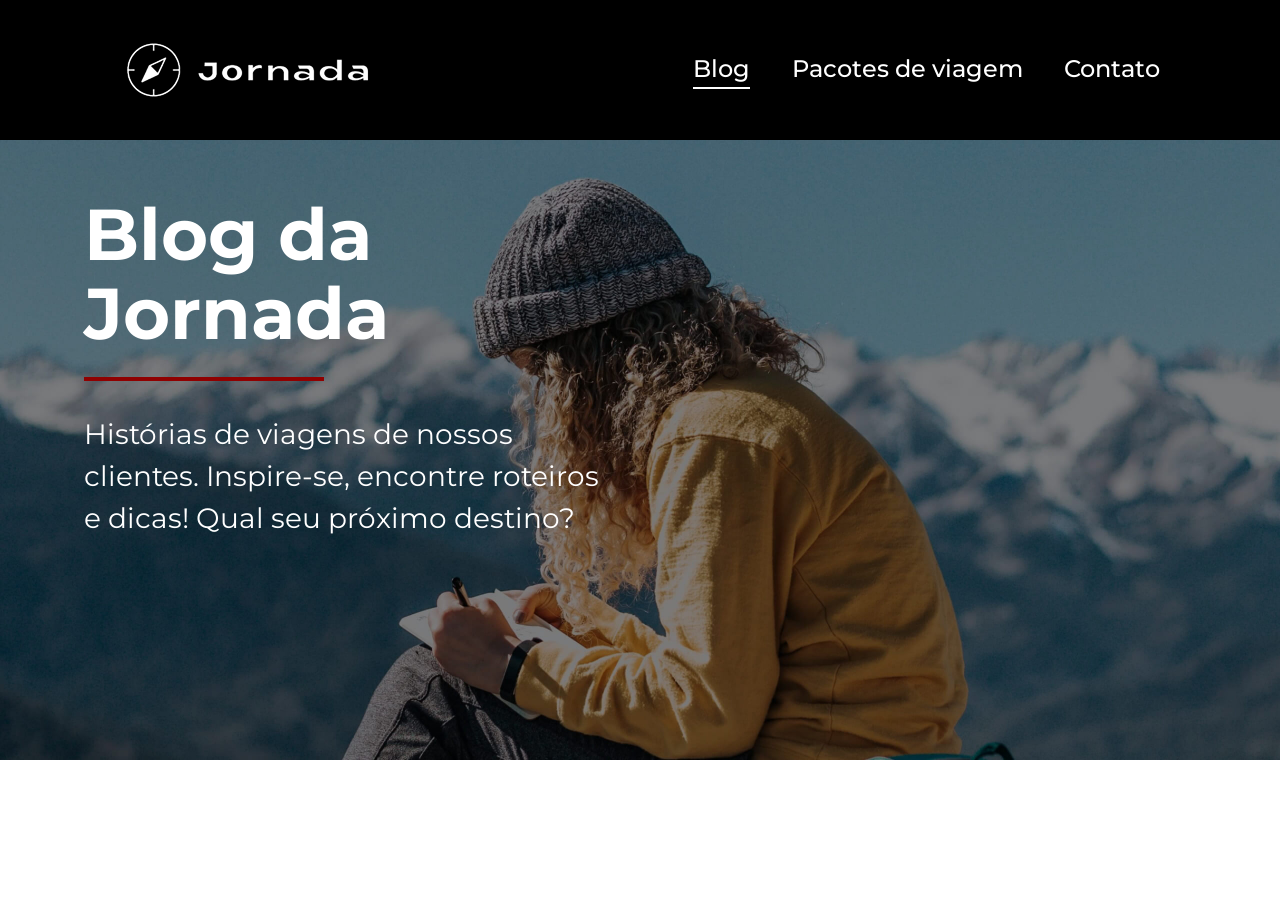
==== blog.html @ c25cc71b "colocando estrutura" ====
<!DOCTYPE html>
<html lang="pt-br">
<head>
  <meta charset="UTF-8" />
    <meta name="viewport" content="width=device-width, initial-scale=1.0" />

    <link rel="icon" href="favico.svg" type="image/svg+xml" />
    <link rel="stylesheet" href="./css/style.css" />
    <title>Blog</title>
</head>
<body>
        <header class="main-header">
      <a class="logo" href="index.html" title="voltar para página inicial">
        <img
          class="img-mobile"
          src="img/bussola-jornada-branca.png"
          alt="Bussola do logo Jornada Viagens na cor branca"
        />

        <img
          class="img-desktop"
          src="img/bussola-texto-jornada-branco.png"
          alt="Bussola logo Jornada Viagens na cor branca"
        />
      </a>

      <div class="navigation-menu">
        <label for="menu">
          <img src="img/menu.png" alt="Menu" />
        </label>

        <input type="checkbox" id="menu" hidden />

        <nav>
          <ul class="list-links">
            <li><a href="blog.html"   class="active" title="Ir para o blog">Blog</a></li>

            <li>
              <a
                href="pacotes.html"
                title="Ir para os pacotes de viagem"
              >
                Pacotes de viagem
              </a>
            </li>

            <li>
              <a href="contato.html" title="Ir para o contato">Contato</a>
            </li>
          </ul>
        </nav>
      </div>
    </header>
       <section class="blog-hero">
      <div class="hero-img">
        <div class="blog-content">
          <h1>Blog da Jornada</h1>

          <hr />

          <p>
           Histórias de viagens de nossos clientes. Inspire-se, encontre roteiros e dicas! Qual seu próximo destino?
          </p>
        </div>
      </div>
    </section>
</body>
</html>
---- css/style.css ----
@import url("./global.css");
@import url("./header.css");
@import url("./hero.css");
@import url("./offers.css");
@import url("./categories.css");
@import url("./destinations.css");
@import url("./payments.css");
@import url("./testimonials.css");
@import url("./footer.css");
@import url("./packages.css");
@import url("./excursion.css");
@import url("./packages-payments.css");
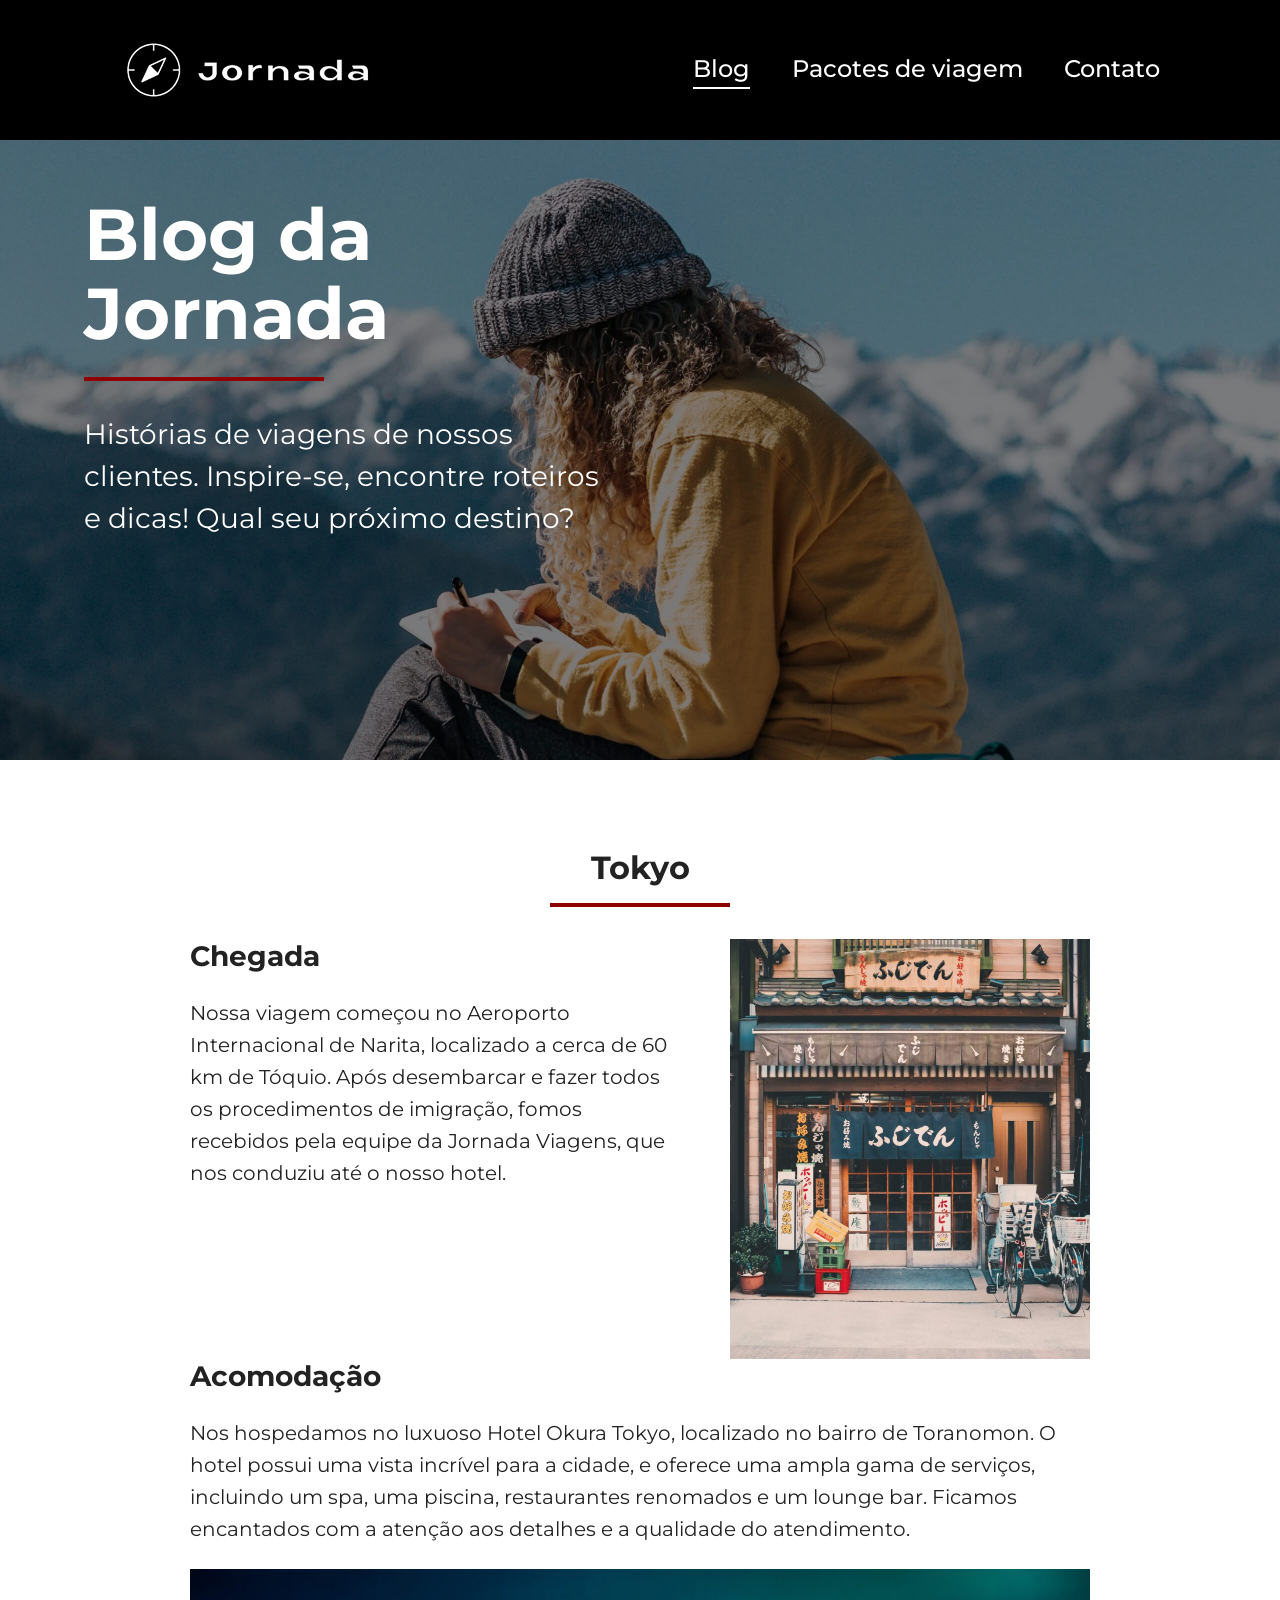
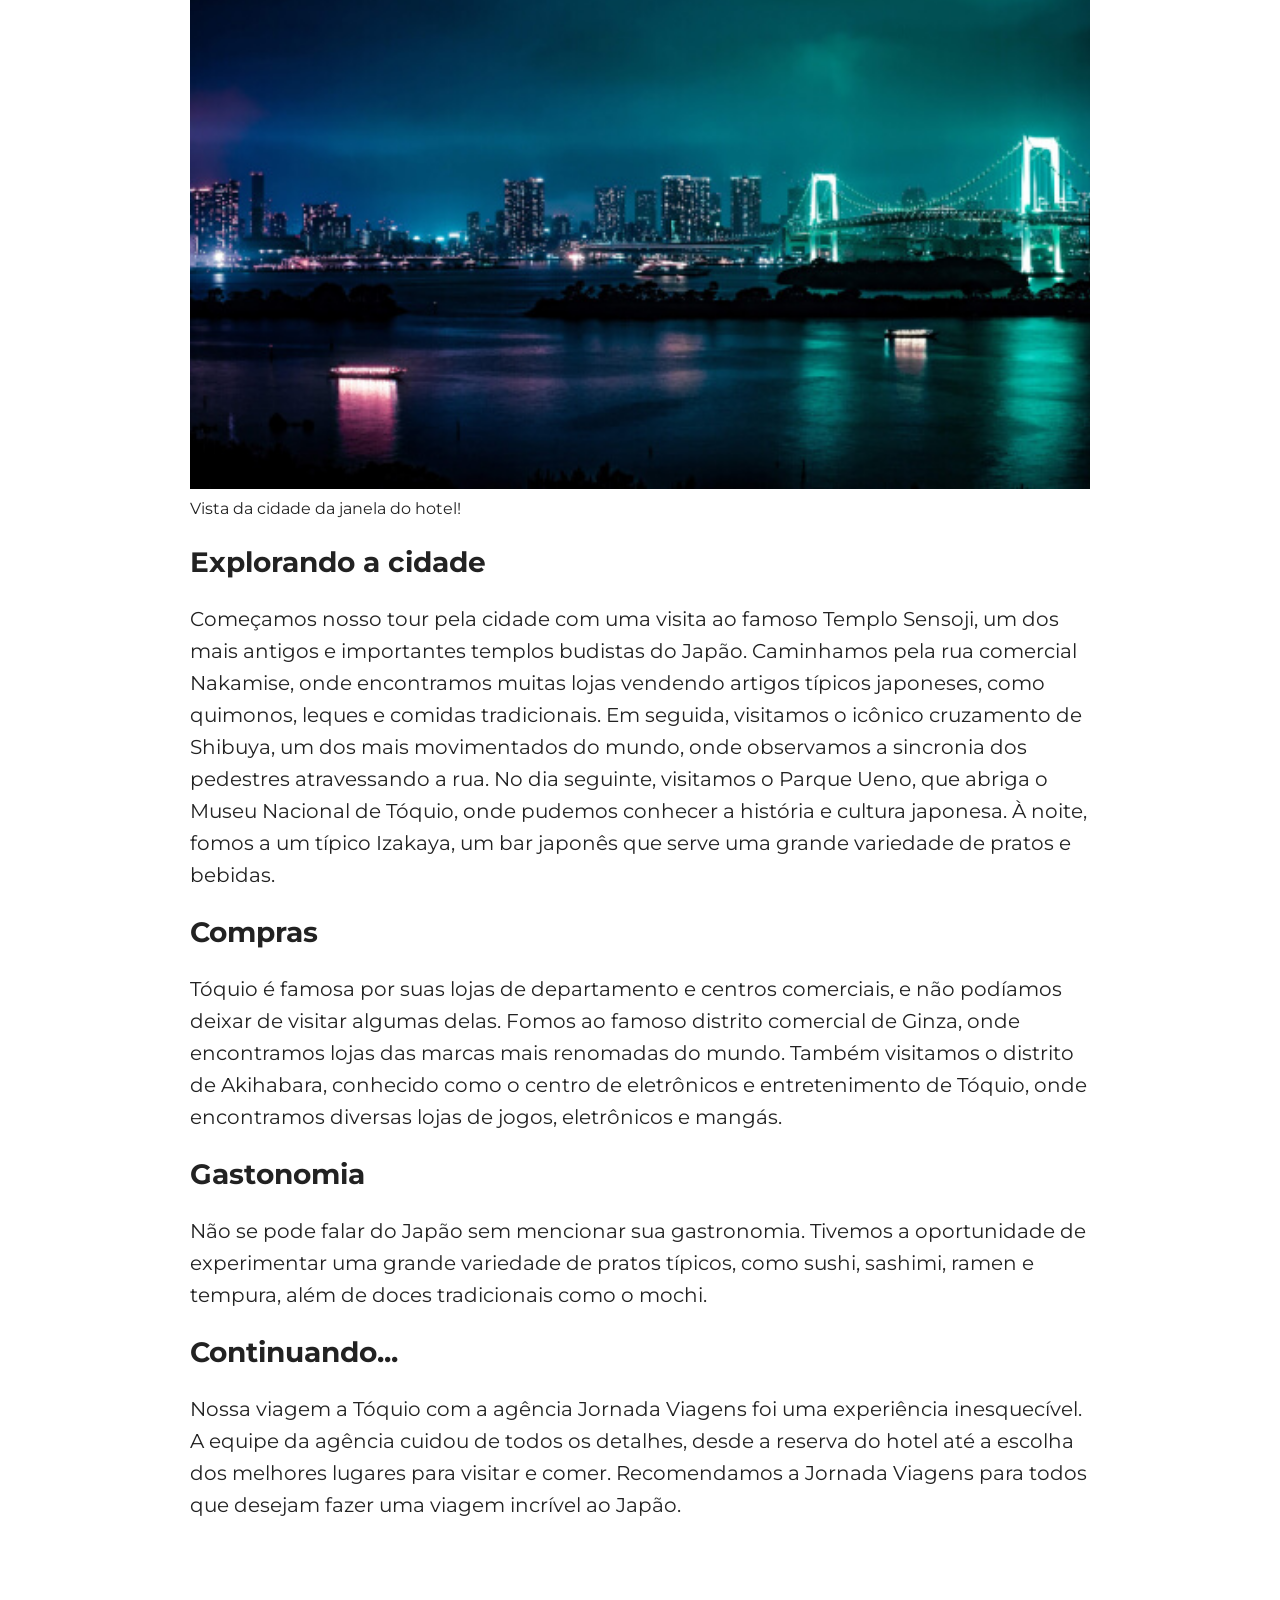
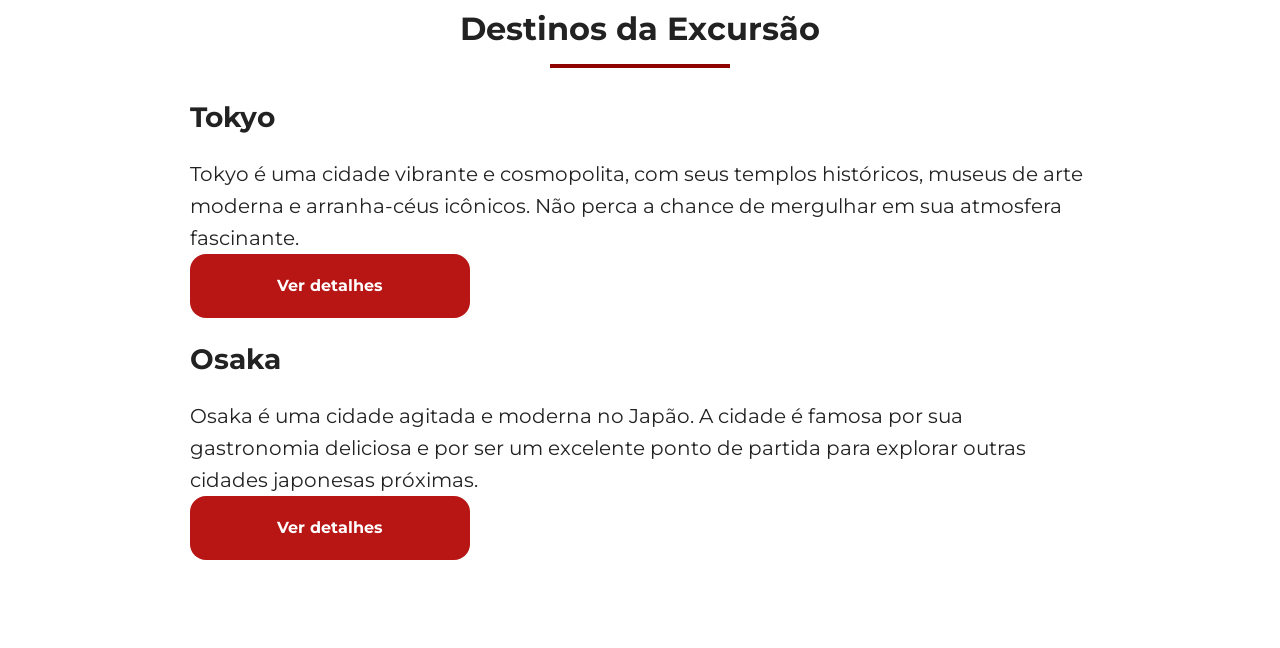
==== commit 0f359612: "Finaliza sessao tokyo" ====
--- a/blog.html
+++ b/blog.html
@@ -1,15 +1,15 @@
-<!DOCTYPE html>
+<!doctype html>
 <html lang="pt-br">
-<head>
-  <meta charset="UTF-8" />
+  <head>
+    <meta charset="UTF-8" />
     <meta name="viewport" content="width=device-width, initial-scale=1.0" />
 
     <link rel="icon" href="favico.svg" type="image/svg+xml" />
     <link rel="stylesheet" href="./css/style.css" />
     <title>Blog</title>
-</head>
-<body>
-        <header class="main-header">
+  </head>
+  <body>
+    <header class="main-header">
       <a class="logo" href="index.html" title="voltar para página inicial">
         <img
           class="img-mobile"
@@ -33,13 +33,12 @@
 
         <nav>
           <ul class="list-links">
-            <li><a href="blog.html"   class="active" title="Ir para o blog">Blog</a></li>
-
             <li>
-              <a
-                href="pacotes.html"
-                title="Ir para os pacotes de viagem"
-              >
+              <a href="blog.html" class="active" title="Ir para o blog">Blog</a>
+            </li>
+
+            <li>
+              <a href="pacotes.html" title="Ir para os pacotes de viagem">
                 Pacotes de viagem
               </a>
             </li>
@@ -51,7 +50,7 @@
         </nav>
       </div>
     </header>
-       <section class="blog-hero">
+    <section class="blog-hero">
       <div class="hero-img">
         <div class="blog-content">
           <h1>Blog da Jornada</h1>
@@ -59,10 +58,170 @@
           <hr />
 
           <p>
-           Histórias de viagens de nossos clientes. Inspire-se, encontre roteiros e dicas! Qual seu próximo destino?
+            Histórias de viagens de nossos clientes. Inspire-se, encontre
+            roteiros e dicas! Qual seu próximo destino?
           </p>
         </div>
       </div>
     </section>
-</body>
-</html>+
+    <section class="tokyo-blog">
+      <div class="section-title">
+        <h2>Tokyo</h2>
+        <hr />
+      </div>
+      <article class="item tokyo blog">
+        <div class="text-content">
+          <header>
+            <h4 class="content-title">Chegada</h4>
+          </header>
+
+          <p class="content-text">
+            Nossa viagem começou no Aeroporto Internacional de Narita,
+            localizado a cerca de 60 km de Tóquio. Após desembarcar e fazer
+            todos os procedimentos de imigração, fomos recebidos pela equipe da
+            Jornada Viagens, que nos conduziu até o nosso hotel.
+          </p>
+        </div>
+
+        <div class="image-content">
+          <div class="img-item"></div>
+        </div>
+      </article>
+
+      <article class="item acomodacao">
+        <header>
+          <h4 class="content-title">Acomodação</h4>
+        </header>
+
+        <p class="content-text">
+          Nos hospedamos no luxuoso Hotel Okura Tokyo, localizado no bairro de
+          Toranomon. O hotel possui uma vista incrível para a cidade, e oferece
+          uma ampla gama de serviços, incluindo um spa, uma piscina,
+          restaurantes renomados e um lounge bar. Ficamos encantados com a
+          atenção aos detalhes e a qualidade do atendimento.
+        </p>
+        <div class="img-item"></div>
+        <p class="img-caption">Vista da cidade da janela do hotel!</p>
+      </article>
+
+      <article class="informações item">
+        <header>
+          <h4 class="content-title">Explorando a cidade</h4>
+        </header>
+
+        <p class="content-text">
+          Começamos nosso tour pela cidade com uma visita ao famoso Templo
+          Sensoji, um dos mais antigos e importantes templos budistas do Japão.
+          Caminhamos pela rua comercial Nakamise, onde encontramos muitas lojas
+          vendendo artigos típicos japoneses, como quimonos, leques e comidas
+          tradicionais. Em seguida, visitamos o icônico cruzamento de Shibuya,
+          um dos mais movimentados do mundo, onde observamos a sincronia dos
+          pedestres atravessando a rua. No dia seguinte, visitamos o Parque
+          Ueno, que abriga o Museu Nacional de Tóquio, onde pudemos conhecer a
+          história e cultura japonesa. À noite, fomos a um típico Izakaya, um
+          bar japonês que serve uma grande variedade de pratos e bebidas.
+        </p>
+      </article>
+
+      <article class="informações item">
+        <header>
+          <h4 class="content-title">Compras</h4>
+        </header>
+
+        <p class="content-text">
+          Tóquio é famosa por suas lojas de departamento e centros comerciais, e
+          não podíamos deixar de visitar algumas delas. Fomos ao famoso distrito
+          comercial de Ginza, onde encontramos lojas das marcas mais renomadas
+          do mundo. Também visitamos o distrito de Akihabara, conhecido como o
+          centro de eletrônicos e entretenimento de Tóquio, onde encontramos
+          diversas lojas de jogos, eletrônicos e mangás.
+        </p>
+      </article>
+
+      <article class="informações item">
+        <header>
+          <h4 class="content-title">Gastonomia</h4>
+        </header>
+
+        <p class="content-text">
+          Não se pode falar do Japão sem mencionar sua gastronomia. Tivemos a
+          oportunidade de experimentar uma grande variedade de pratos típicos,
+          como sushi, sashimi, ramen e tempura, além de doces tradicionais como
+          o mochi.
+        </p>
+      </article>
+
+      <article class="informações item">
+        <header>
+          <h4 class="content-title">Continuando...</h4>
+        </header>
+
+        <p class="content-text">
+          Nossa viagem a Tóquio com a agência Jornada Viagens foi uma
+          experiência inesquecível. A equipe da agência cuidou de todos os
+          detalhes, desde a reserva do hotel até a escolha dos melhores lugares
+          para visitar e comer. Recomendamos a Jornada Viagens para todos que
+          desejam fazer uma viagem incrível ao Japão.
+        </p>
+      </article>
+    </section>
+
+    <section class="posts-blog">
+      <div class="section-title">
+        <h2>Destinos da Excursão</h2>
+        <hr />
+      </div>
+      <div class="destinations-items">
+        <article class="item tokyo">
+          <header>
+            <div class="img-item"></div>
+            <h4 class="content-title">Tokyo</h4>
+          </header>
+
+          <p class="content-text">
+            Tokyo é uma cidade vibrante e cosmopolita, com seus templos
+            históricos, museus de arte moderna e arranha-céus icônicos. Não
+            perca a chance de mergulhar em sua atmosfera fascinante.
+          </p>
+
+          <footer>
+            <a
+              href="#"
+              class="button"
+              target="_blank"
+              title="Veja mais detalhes do destino Tokyo"
+            >
+              Ver detalhes
+            </a>
+          </footer>
+        </article>
+
+        <article class="item osaka">
+          <header>
+            <div class="img-item"></div>
+            <h4 class="content-title">Osaka</h4>
+          </header>
+
+          <p class="content-text">
+            Osaka é uma cidade agitada e moderna no Japão. A cidade é famosa por
+            sua gastronomia deliciosa e por ser um excelente ponto de partida
+            para explorar outras cidades japonesas próximas.
+          </p>
+
+          <footer>
+            <a
+              href="#"
+              class="button"
+              target="_blank"
+              title="Veja mais detalhes do destino Osaka"
+            >
+              Ver detalhes
+            </a>
+          </footer>
+        </article>
+      </div>
+    </section>
+    
+  </body>
+</html>
--- a/css/style.css
+++ b/css/style.css
@@ -10,3 +10,4 @@
 @import url("./packages.css");
 @import url("./excursion.css");
 @import url("./packages-payments.css");
+@import url("./tokyo.css");
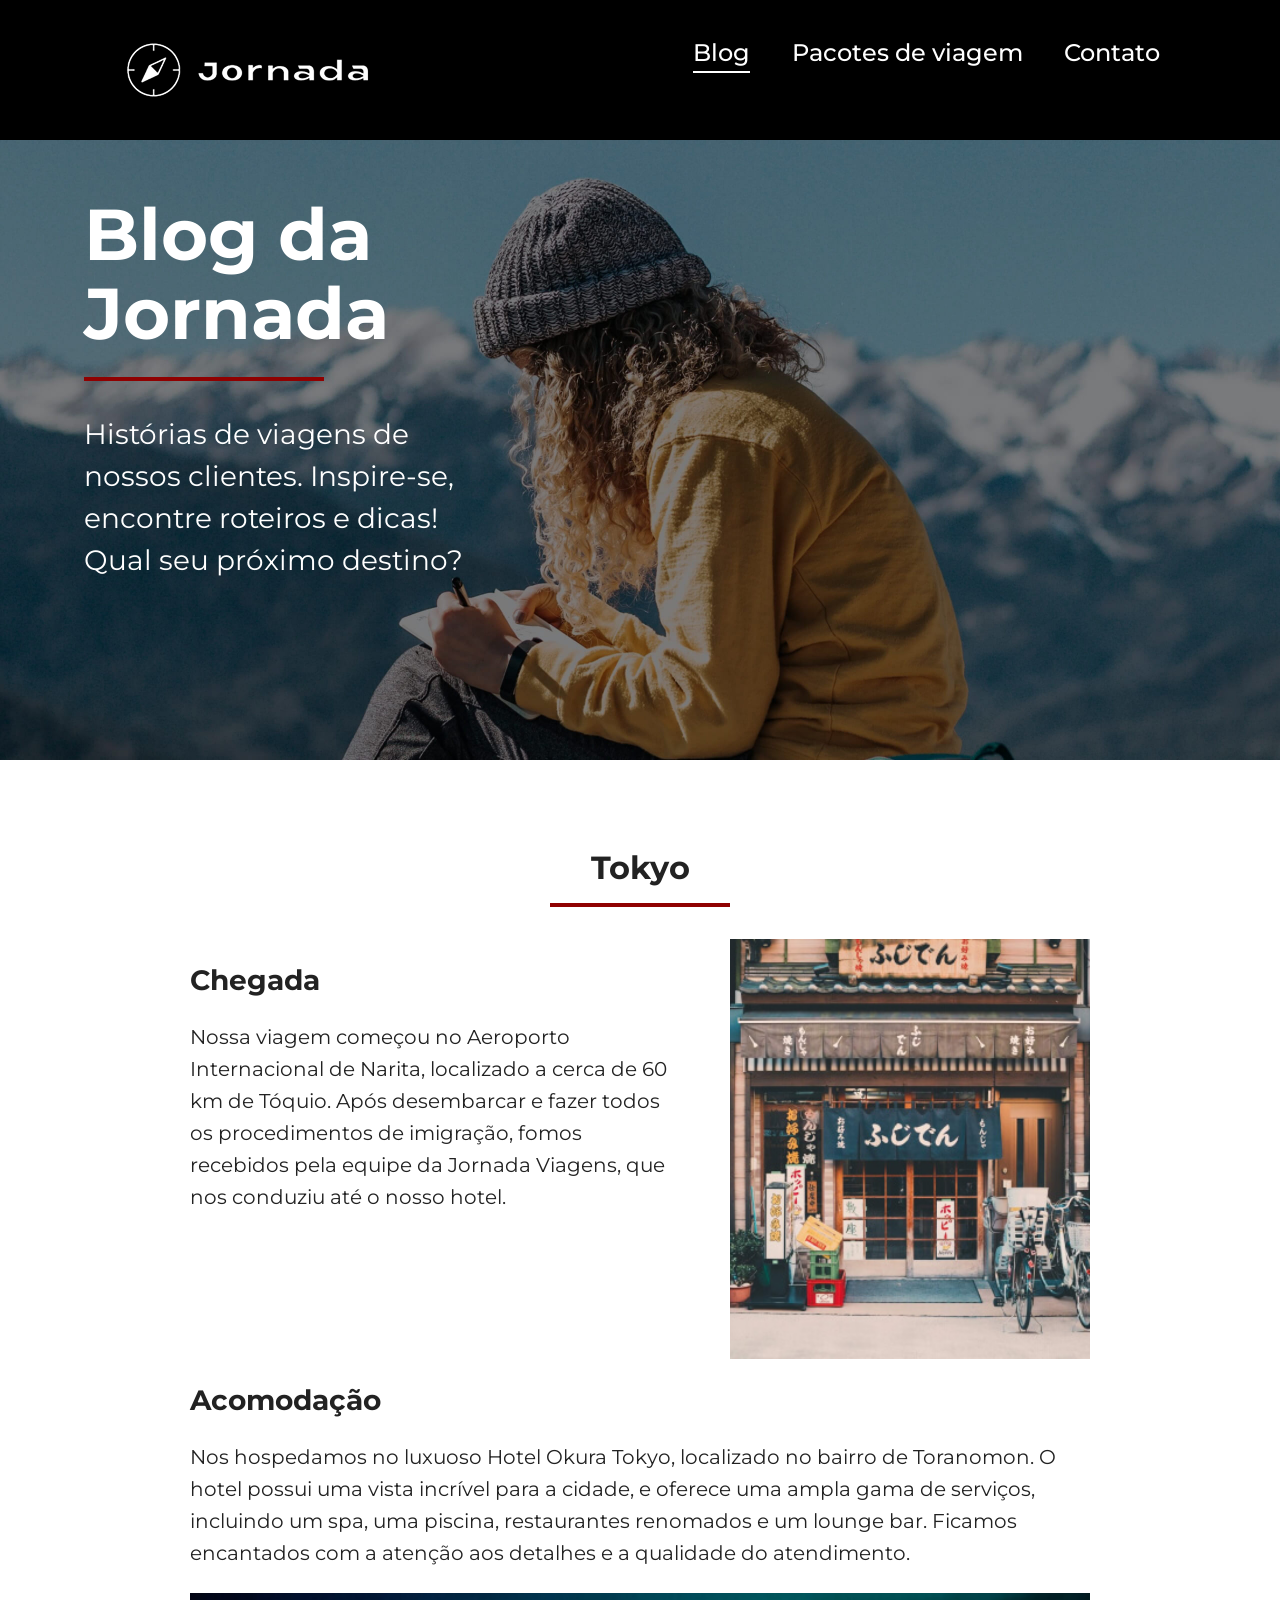
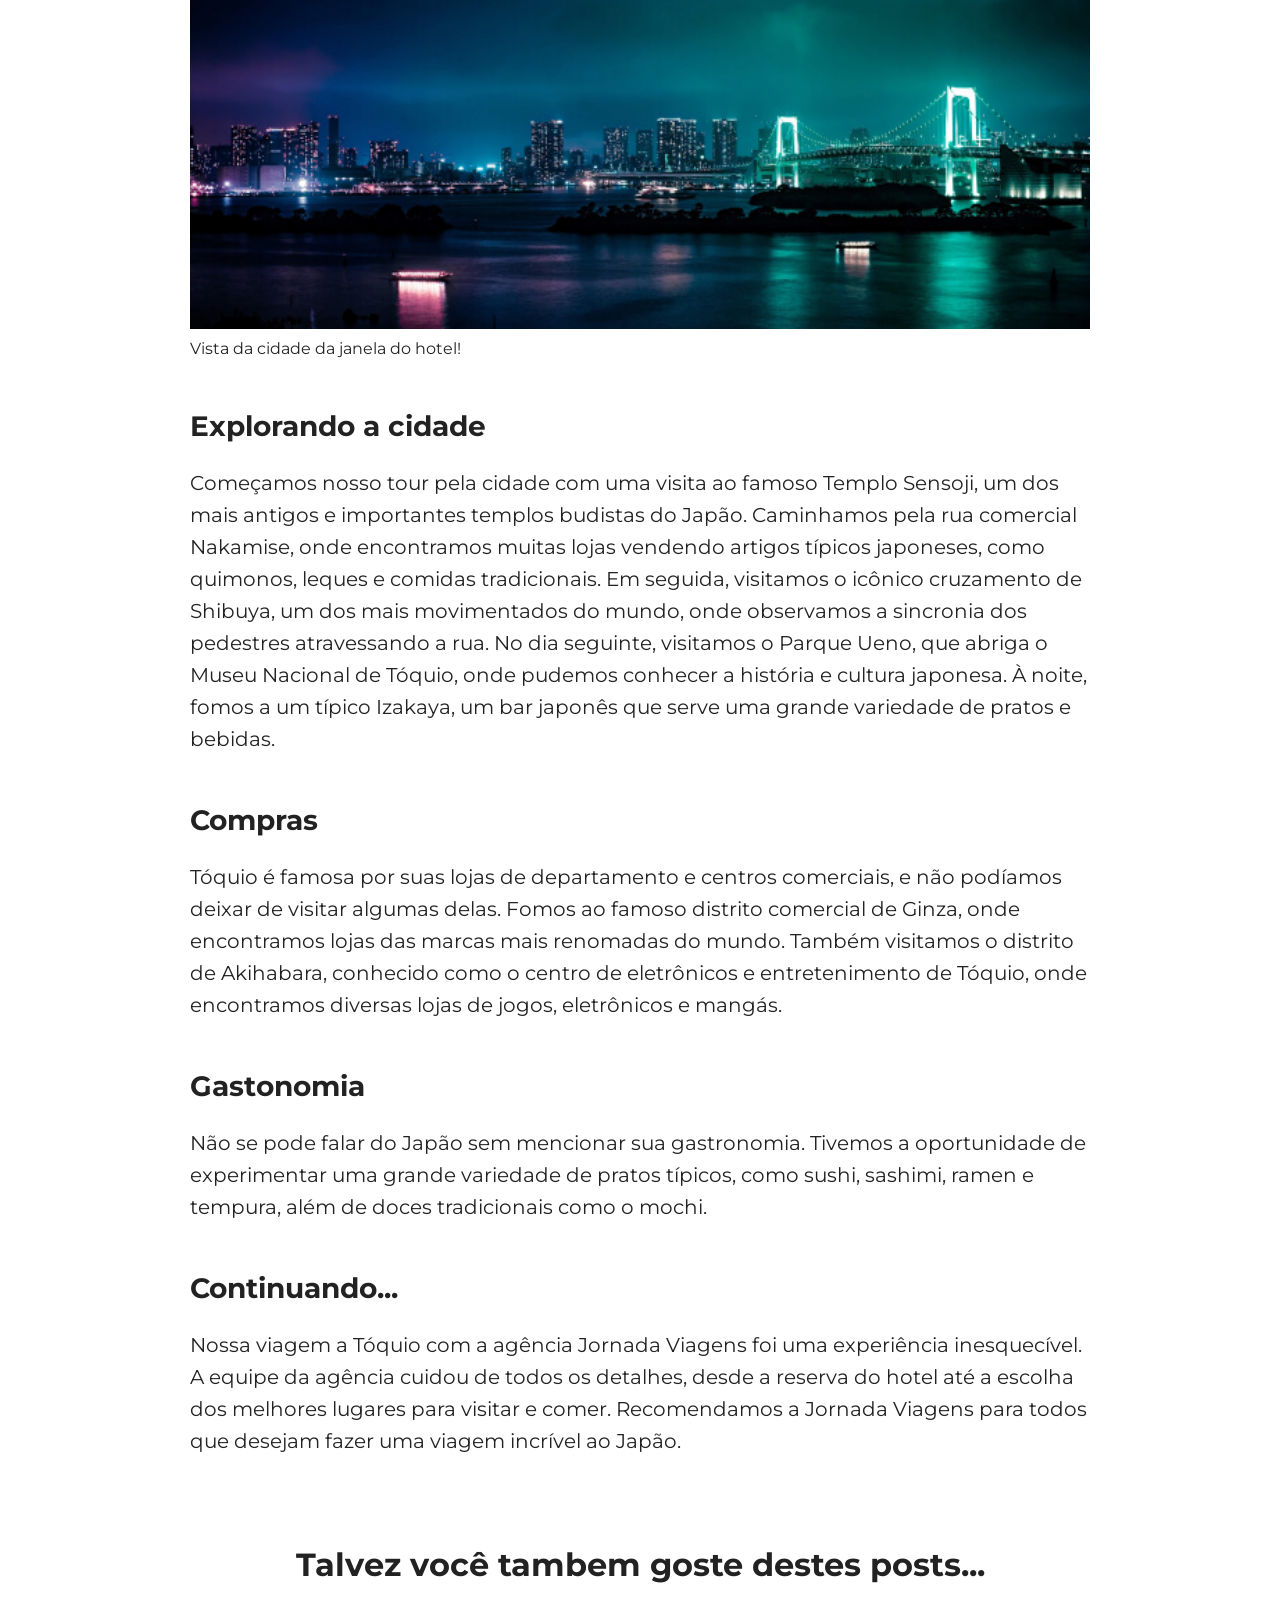
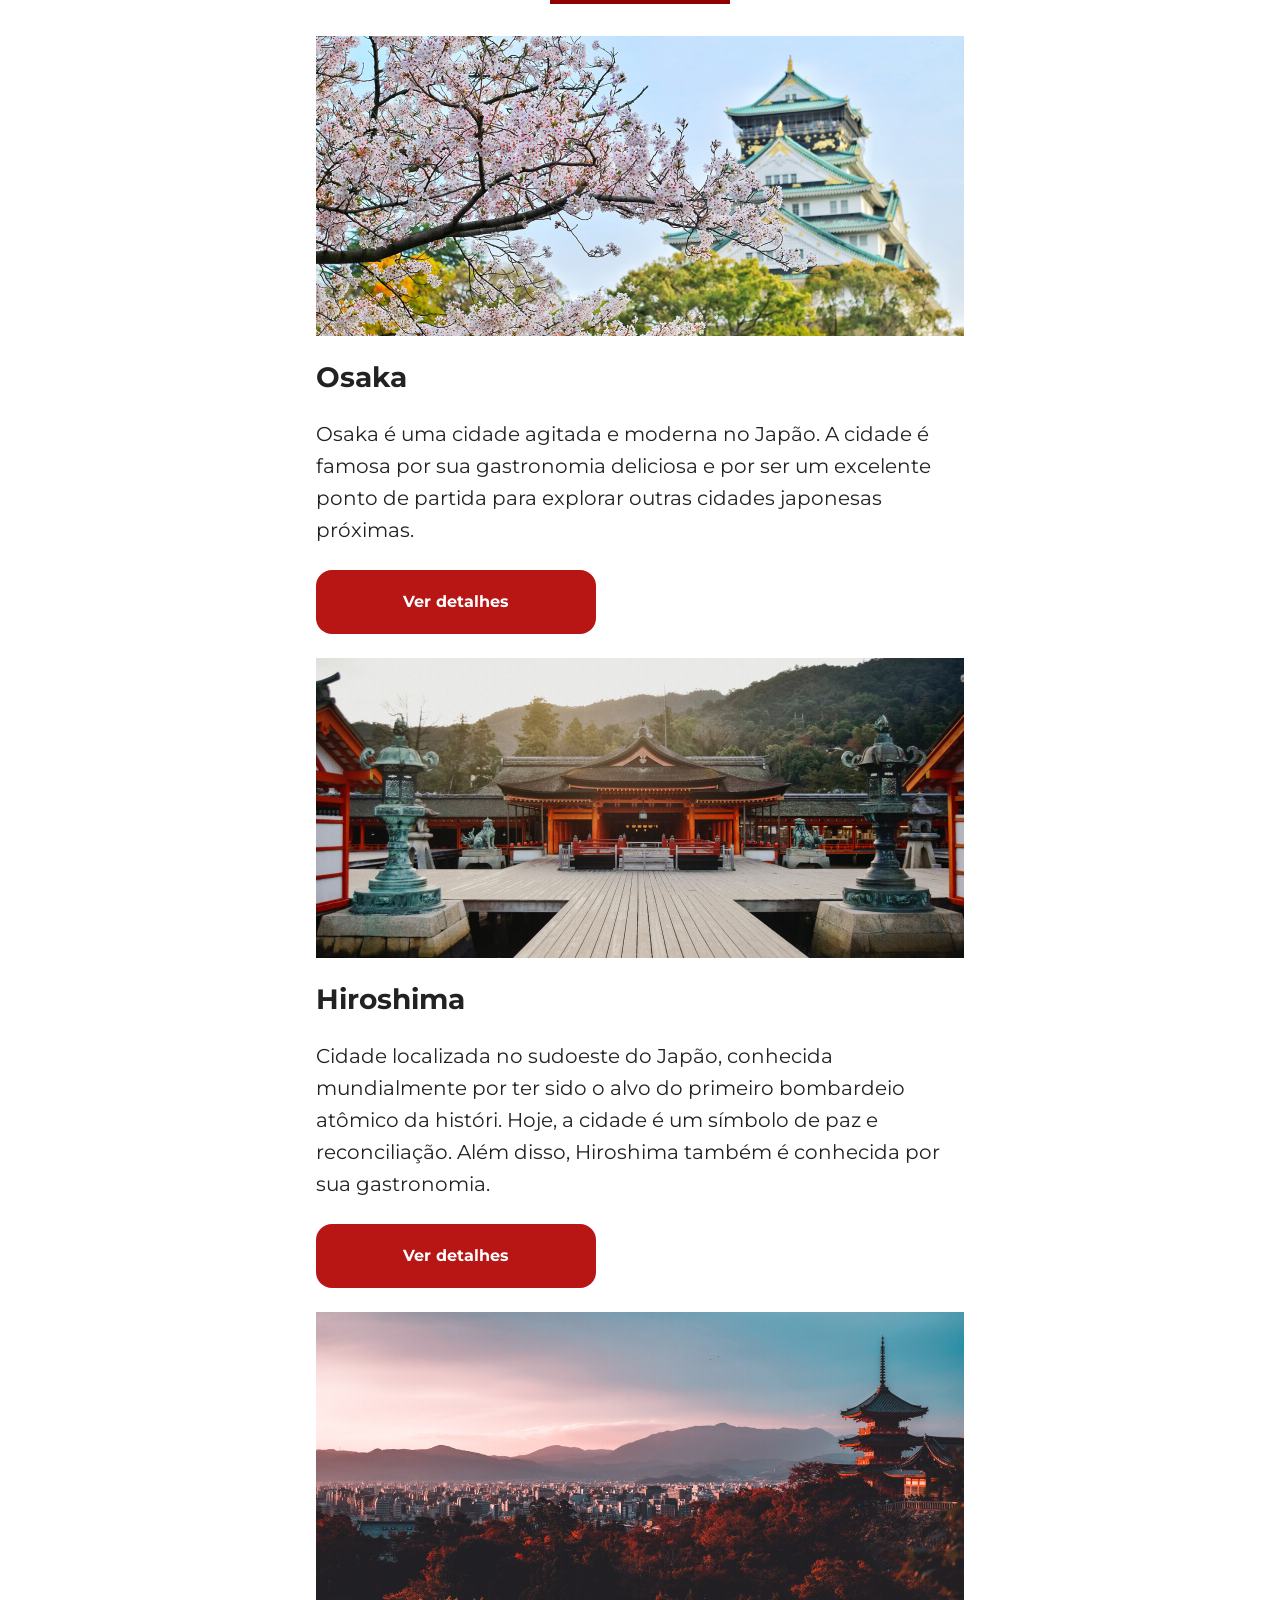
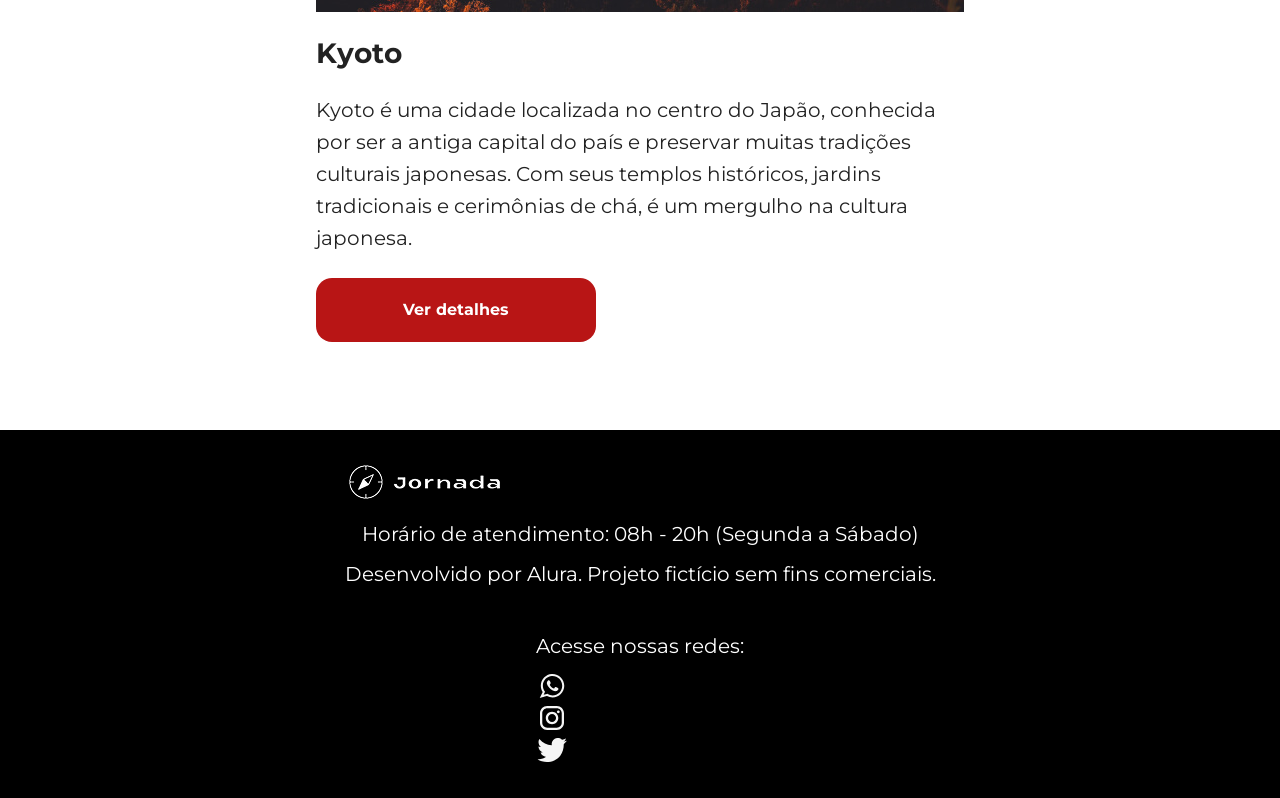
==== commit 8f0897c4: "Finaliza posts" ====
--- a/blog.html
+++ b/blog.html
@@ -169,34 +169,10 @@
 
     <section class="posts-blog">
       <div class="section-title">
-        <h2>Destinos da Excursão</h2>
+        <h2>Talvez você tambem goste destes posts...</h2>
         <hr />
       </div>
-      <div class="destinations-items">
-        <article class="item tokyo">
-          <header>
-            <div class="img-item"></div>
-            <h4 class="content-title">Tokyo</h4>
-          </header>
-
-          <p class="content-text">
-            Tokyo é uma cidade vibrante e cosmopolita, com seus templos
-            históricos, museus de arte moderna e arranha-céus icônicos. Não
-            perca a chance de mergulhar em sua atmosfera fascinante.
-          </p>
-
-          <footer>
-            <a
-              href="#"
-              class="button"
-              target="_blank"
-              title="Veja mais detalhes do destino Tokyo"
-            >
-              Ver detalhes
-            </a>
-          </footer>
-        </article>
-
+      <div class="posts-items">
         <article class="item osaka">
           <header>
             <div class="img-item"></div>
@@ -220,8 +196,85 @@
             </a>
           </footer>
         </article>
+
+        <article class="item hiroshima">
+          <header>
+            <div class="img-item"></div>
+            <h4 class="content-title">Hiroshima</h4>
+          </header>
+
+          <p class="content-text">
+            Cidade localizada no sudoeste do Japão, conhecida mundialmente por
+            ter sido o alvo do primeiro bombardeio atômico da históri. Hoje, a
+            cidade é um símbolo de paz e reconciliação. Além disso, Hiroshima
+            também é conhecida por sua gastronomia.
+          </p>
+
+          <footer>
+            <a
+              href="#"
+              class="button"
+              target="_blank"
+              title="Veja mais detalhes do destino Hiroshima"
+            >
+              Ver detalhes
+            </a>
+          </footer>
+        </article>
+
+        <article class="item kyoto">
+          <header>
+            <div class="img-item"></div>
+            <h4 class="content-title">Kyoto</h4>
+          </header>
+
+          <p class="content-text">
+            Kyoto é uma cidade localizada no centro do Japão, conhecida por ser
+            a antiga capital do país e preservar muitas tradições culturais
+            japonesas. Com seus templos históricos, jardins tradicionais e
+            cerimônias de chá, é um mergulho na cultura japonesa.
+          </p>
+
+          <footer>
+            <a
+              href="#"
+              class="button"
+              target="_blank"
+              title="Veja mais detalhes do destino Kyoto"
+            >
+              Ver detalhes
+            </a>
+          </footer>
+        </article>
       </div>
     </section>
-    
+
+    <footer class="main-footer">
+      <div class="footer-content">
+        <img src="img/logo-footer.png" alt="Logo Jornada Viagens" />
+
+        <p>Horário de atendimento: 08h - 20h (Segunda a Sábado)</p>
+
+        <p>Desenvolvido por Alura. Projeto fictício sem fins comerciais.</p>
+      </div>
+
+      <div class="footer-social">
+        <p>Acesse nossas redes:</p>
+
+        <div class="social-icons">
+          <a href="#" title="WhatsApp">
+            <img src="img/icon-whatssap.svg" alt="WhatsApp" />
+          </a>
+
+          <a href="#" title="Instagram">
+            <img src="img/icon-instagram.svg" alt="Instagram" />
+          </a>
+
+          <a href="#" title="Twitter">
+            <img src="img/icon-twiter.svg" alt="Twitter" />
+          </a>
+        </div>
+      </div>
+    </footer>
   </body>
 </html>
--- a/css/style.css
+++ b/css/style.css
@@ -11,3 +11,4 @@
 @import url("./excursion.css");
 @import url("./packages-payments.css");
 @import url("./tokyo.css");
+@import url("./posts.css");
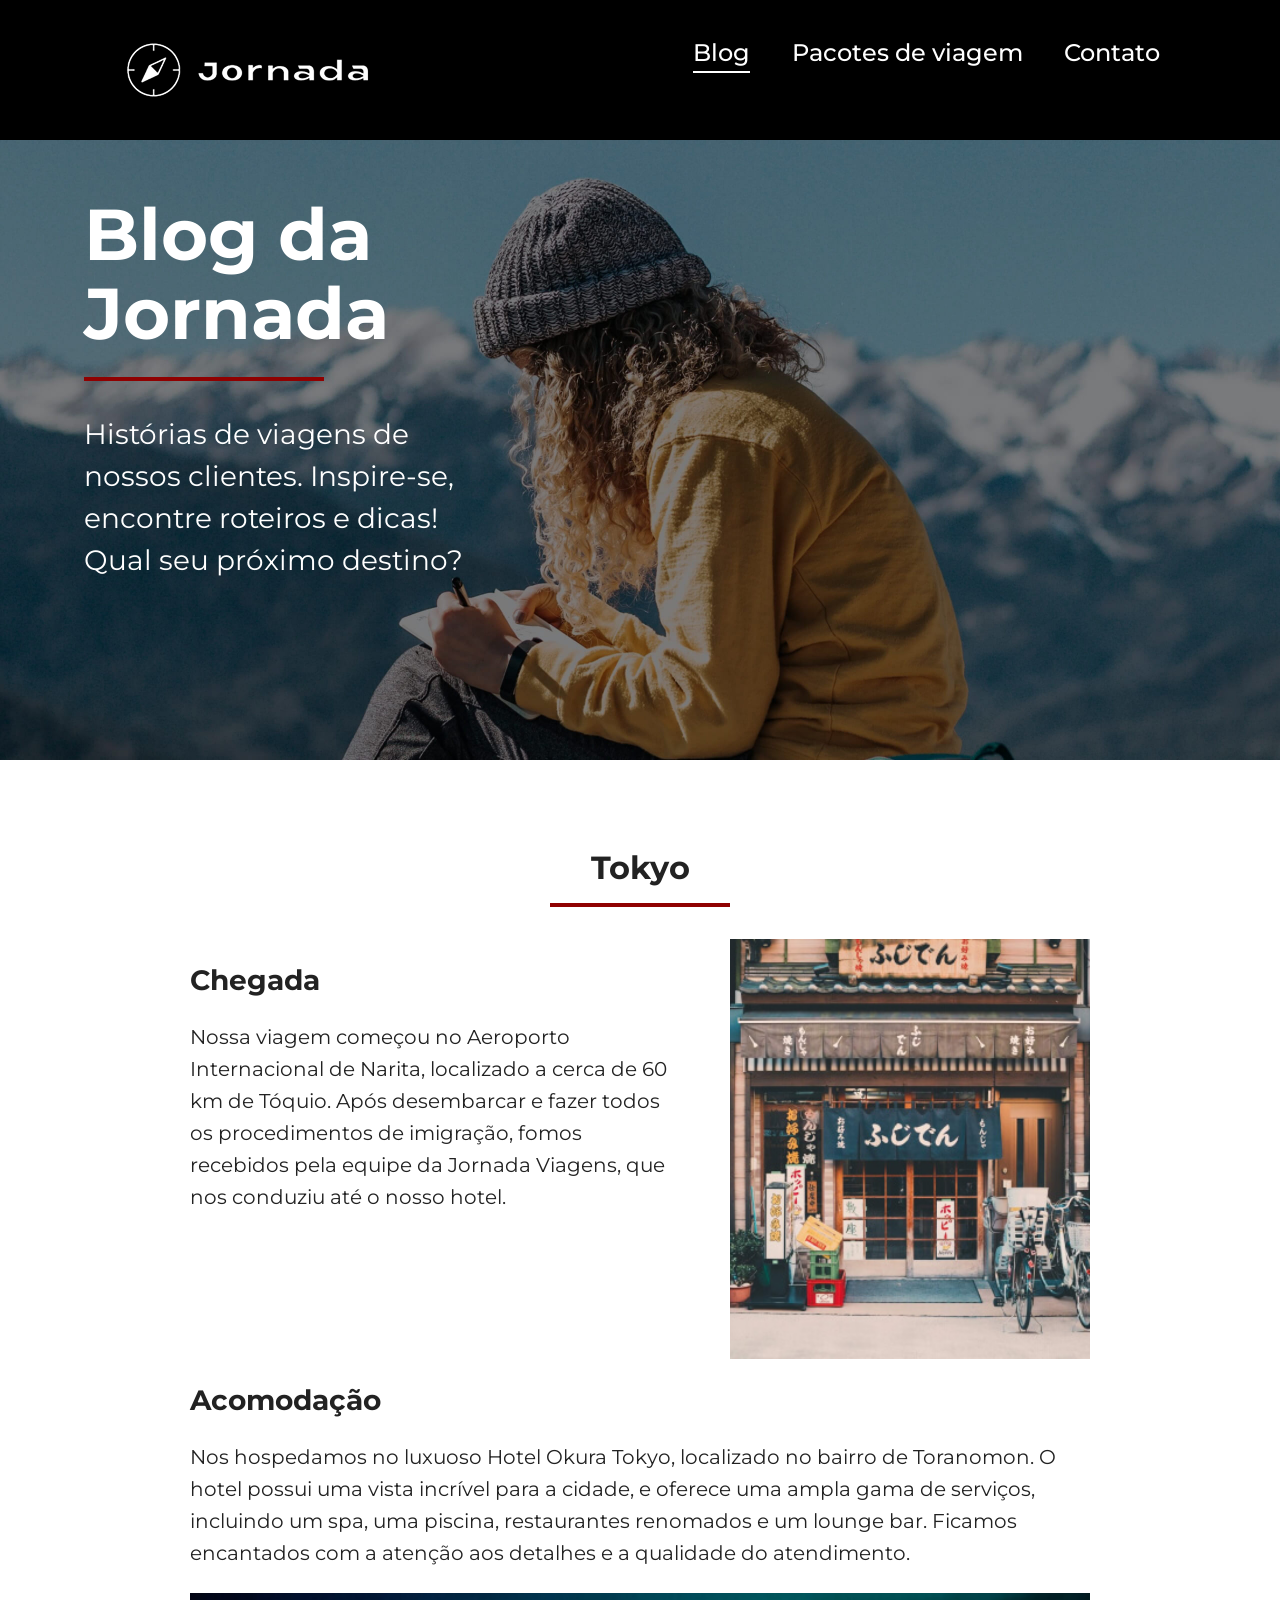
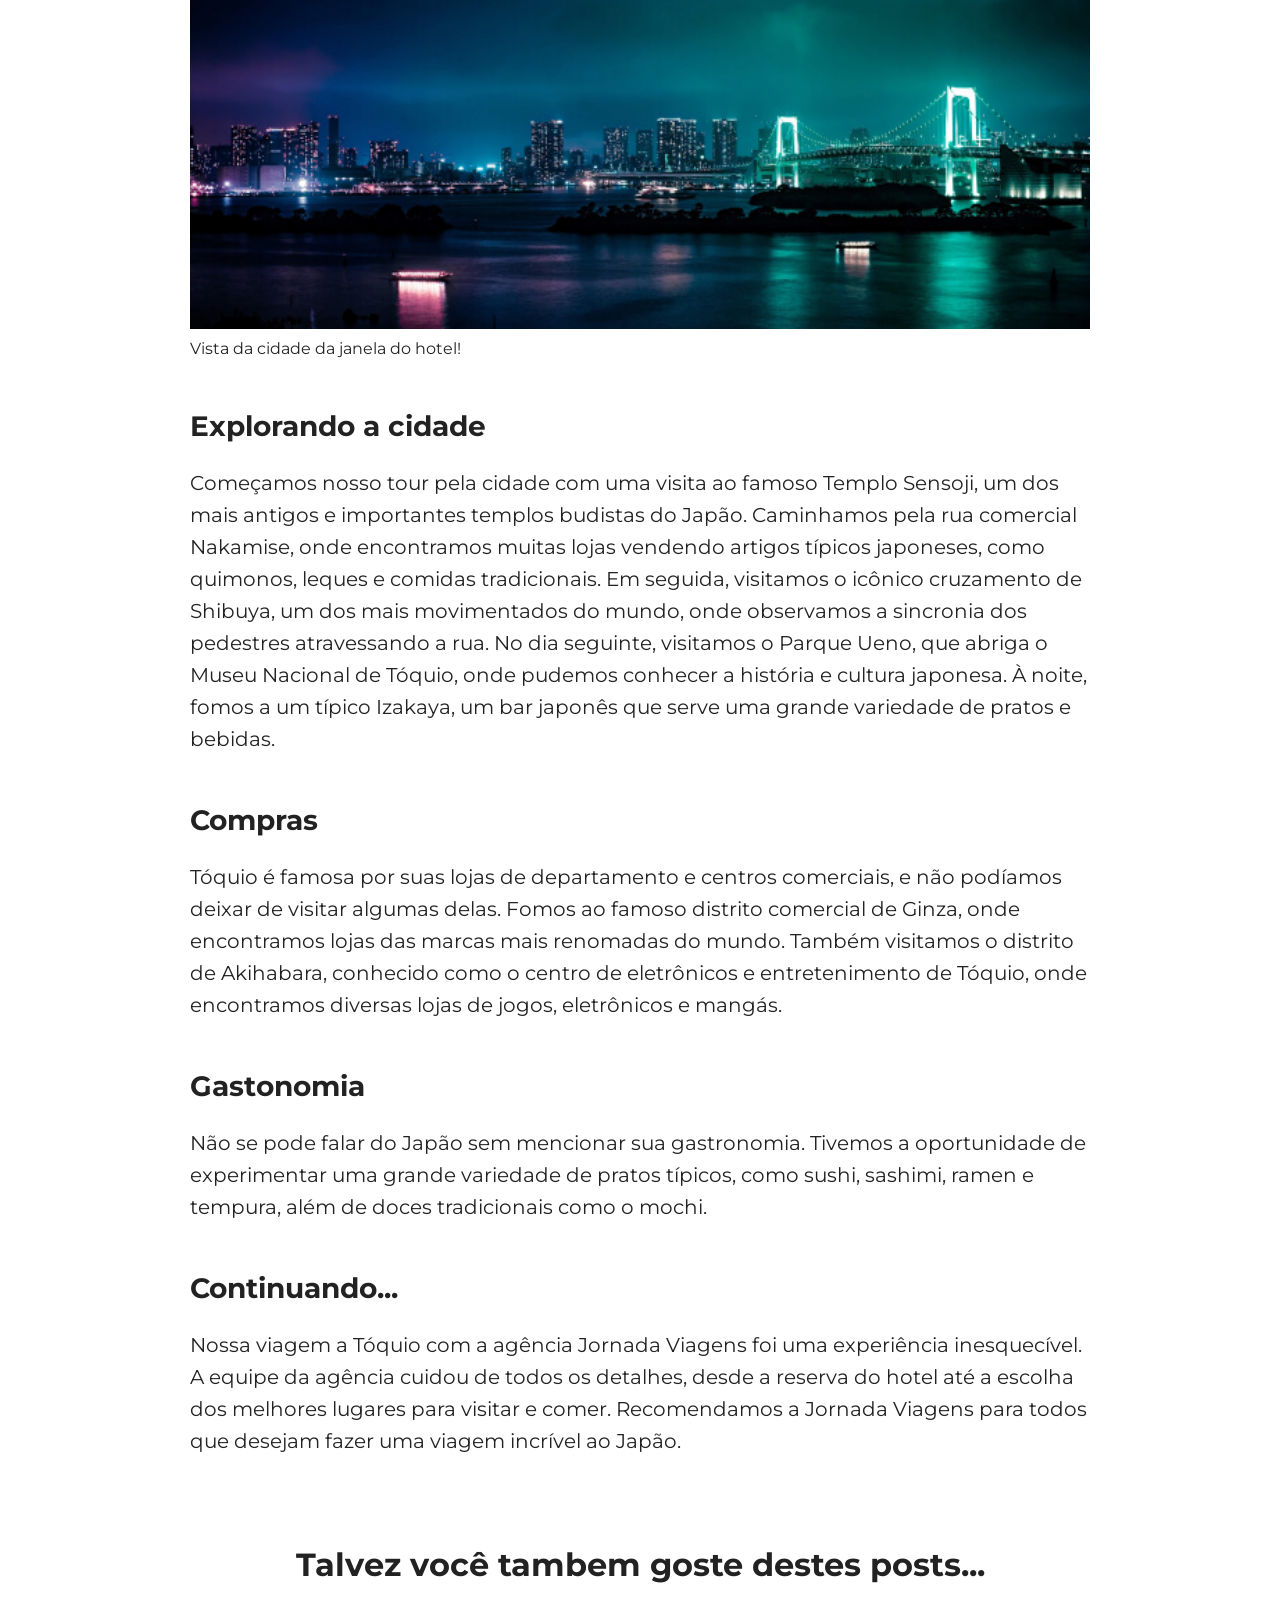
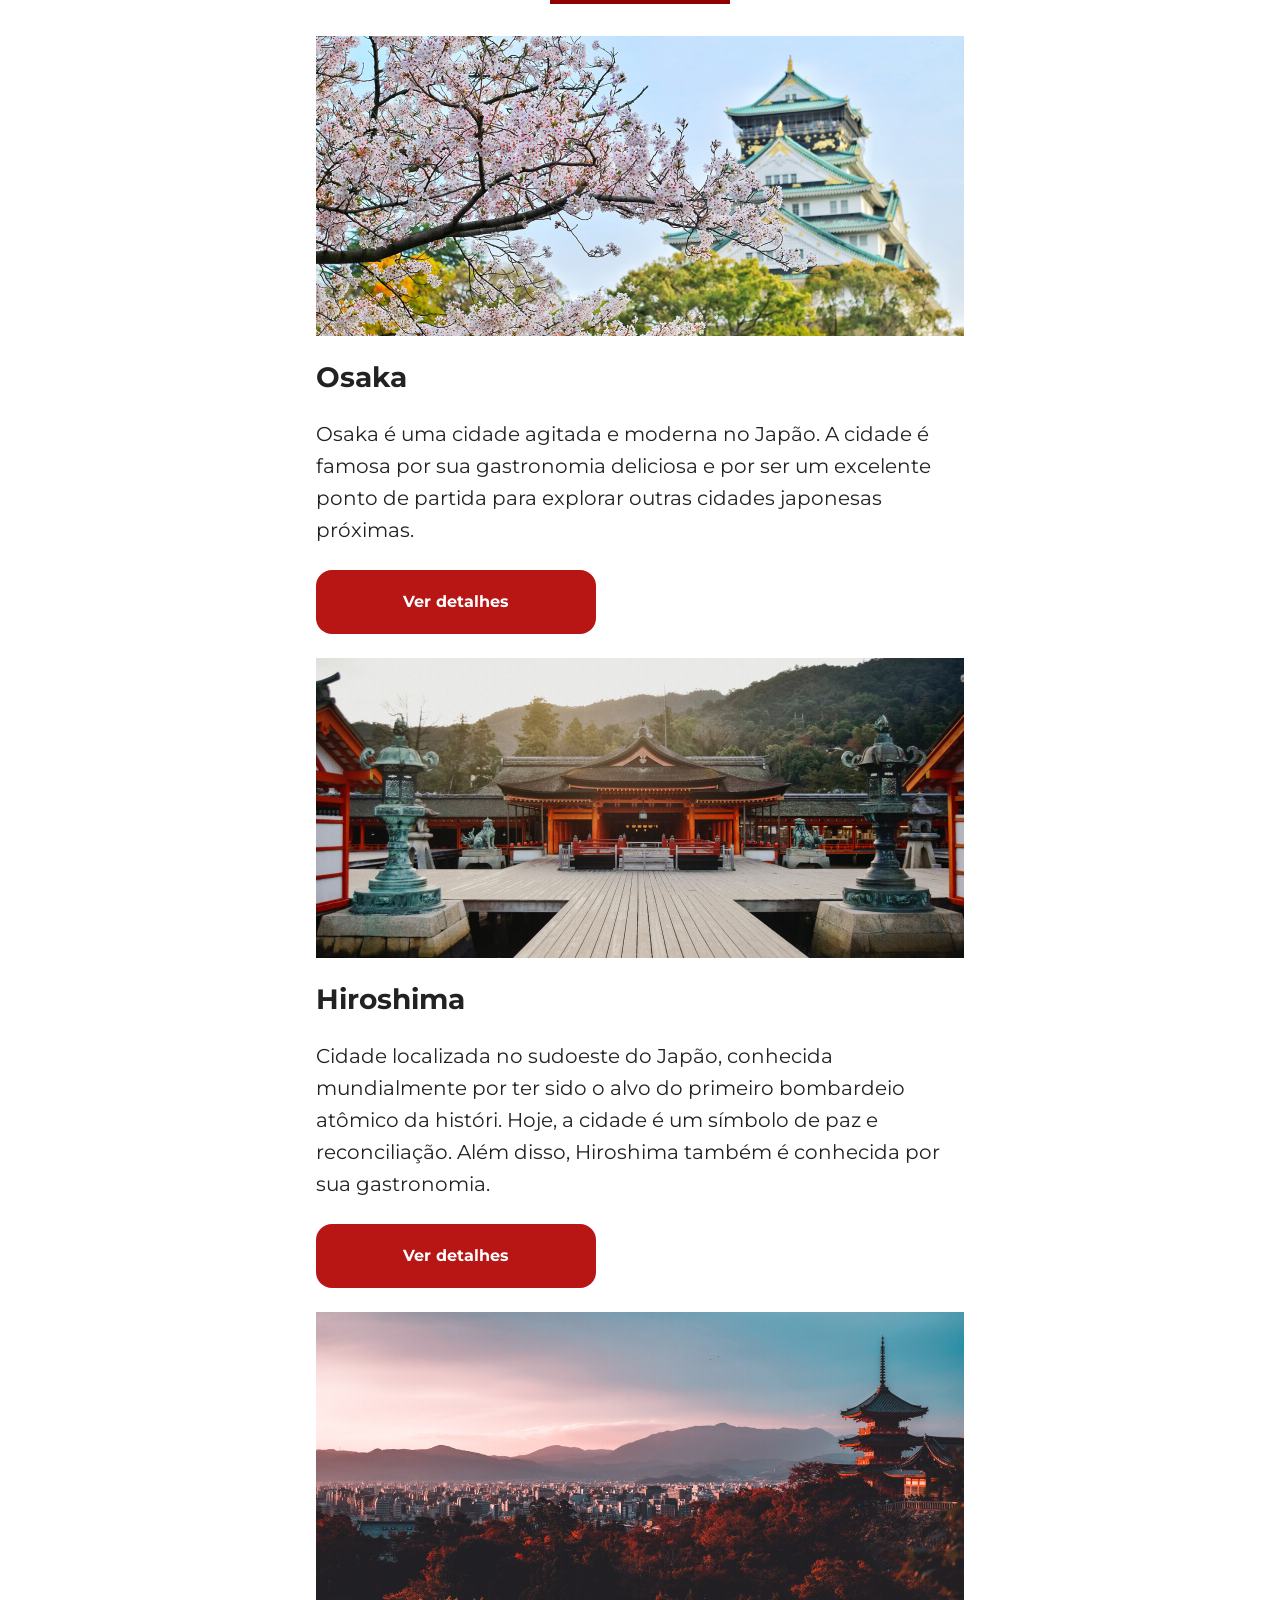
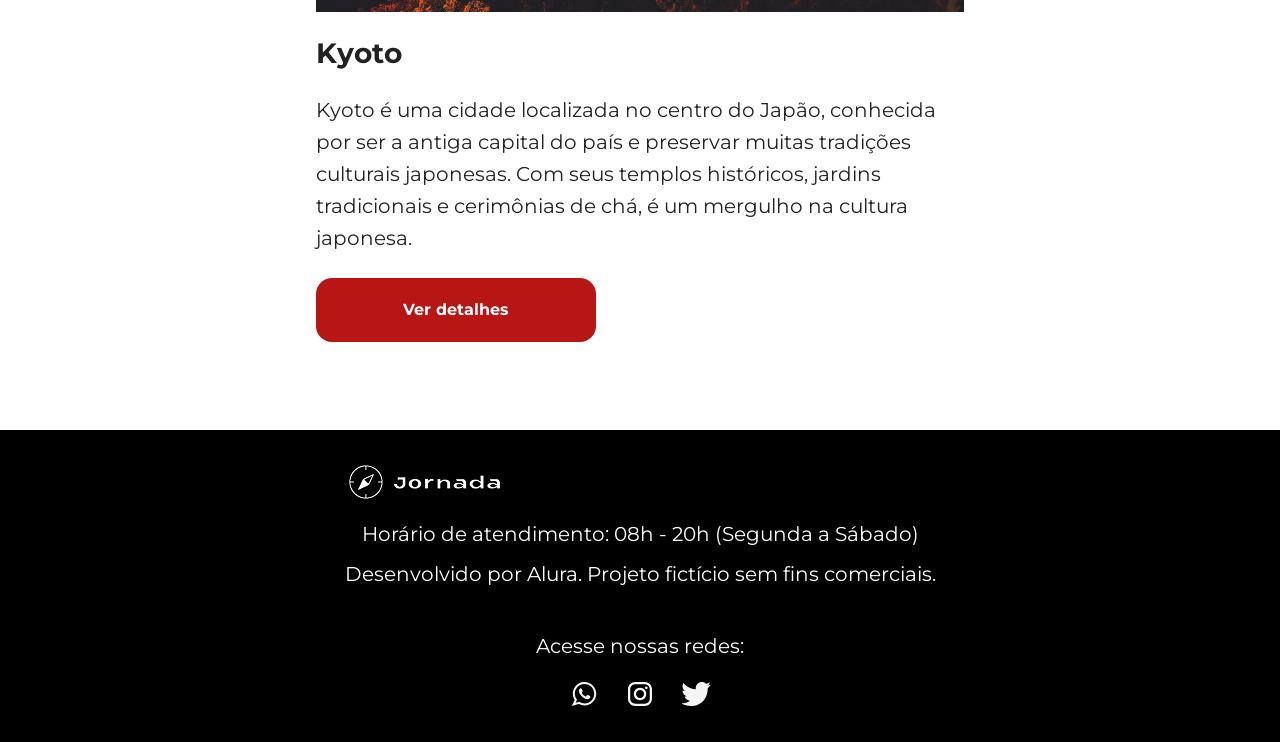
==== commit 454440e2: "arruma link das paginas" ====
--- a/blog.html
+++ b/blog.html
@@ -38,7 +38,7 @@
             </li>
 
             <li>
-              <a href="pacotes.html" title="Ir para os pacotes de viagem">
+              <a href="packages.html" title="Ir para os pacotes de viagem">
                 Pacotes de viagem
               </a>
             </li>
